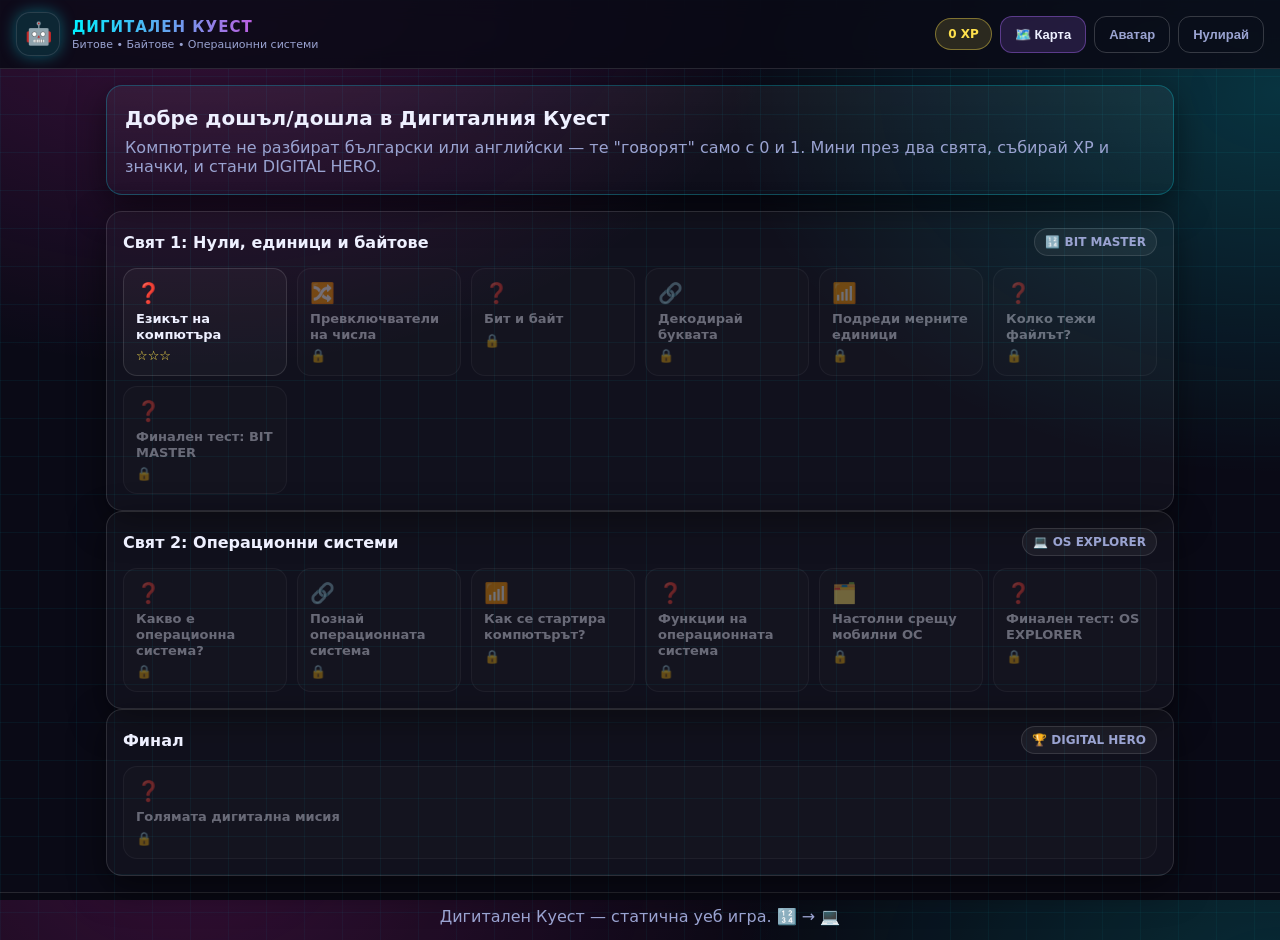
==== binary-os-quest/index.html @ df728658 "Add Digital Quest: binary code, units and OS game for 6th graders New standalone browser game (binar" ====
<!doctype html>
<html lang="bg">
<head>
  <meta charset="utf-8" />
  <meta name="viewport" content="width=device-width,initial-scale=1" />
  <title>Дигитален Куест: Битове, Байтове и ОС</title>
  <link rel="stylesheet" href="styles.css" />
</head>
<body>
  <header class="topbar">
    <div class="brand">
      <button id="topAvatar" class="top-avatar cyan">🤖</button>
      <div>
        <div class="title">ДИГИТАЛЕН КУЕСТ</div>
        <div class="subtitle">Битове • Байтове • Операционни системи</div>
      </div>
    </div>
    <div class="top-actions">
      <div id="topXp" class="xp-pill">0 XP</div>
      <button id="btnMap" class="btn secondary">🗺️ Карта</button>
      <button id="btnChangeAvatar" class="btn ghost">Аватар</button>
      <button id="btnResetProgress" class="btn ghost" title="Изтрий прогреса">Нулирай</button>
    </div>
  </header>

  <main class="app">
    <!-- Intro / avatar picker -->
    <section id="screenIntro" class="screen hidden">
      <div class="card glow">
        <h2>Избери своя аватар</h2>
        <p class="muted">Само за кеф — избери кой ще те представлява в куеста.</p>
        <div id="avatarPicker" class="avatar-grid"></div>
        <div class="action-row">
          <button id="btnStartGame" class="btn primary">🚀 Към картата</button>
        </div>
      </div>
    </section>

    <!-- Map / levels -->
    <section id="screenMap" class="screen">
      <div class="card glow intro-card">
        <h2>Добре дошъл/дошла в Дигиталния Куест</h2>
        <p class="muted">Компютрите не разбират български или английски — те "говорят" само с 0 и 1. Мини през два свята, събирай XP и значки, и стани DIGITAL HERO.</p>
      </div>
      <div id="worldsRoot"></div>
    </section>

    <!-- Level / game screen -->
    <section id="screenLevel" class="screen hidden">
      <div class="card glow">
        <div class="lvl-head">
          <div>
            <div class="lvl-world" id="lvlWorld"></div>
            <div class="lvl-title-big" id="lvlTitle"></div>
          </div>
          <button id="btnBackMap" class="btn secondary" onclick="showMap()">← Карта</button>
        </div>
        <p class="lvl-intro" id="lvlIntro"></p>
        <div id="lvlBody" class="lvl-body"></div>
        <div id="lvlFeedback" class="feedback hidden"></div>
      </div>
    </section>
  </main>

  <footer class="footer muted">
    Дигитален Куест — статична уеб игра. 🔢 → 💻
  </footer>

  <script src="content.js"></script>
  <script src="app.js"></script>
</body>
</html>
---- binary-os-quest/styles.css ----
:root{
  --bg:#0a0a16; --card:#12122a; --text:#eef0ff; --muted:#9aa3d1;
  --cyan:#00f0ff; --pink:#ff2bd6; --yellow:#ffe14d; --green:#4dffb0; --purple:#b06bff;
  --stroke:rgba(255,255,255,.12); --shadow:0 12px 34px rgba(0,0,0,.5);
  --radius:16px;
}
*{ box-sizing:border-box; }
html,body{ height:100%; }
body{
  margin:0;
  font-family: 'Segoe UI', system-ui, -apple-system, Roboto, Arial, sans-serif;
  color:var(--text);
  background:
    linear-gradient(rgba(0,240,255,.05) 1px, transparent 1px) 0 0/38px 38px,
    linear-gradient(90deg, rgba(0,240,255,.05) 1px, transparent 1px) 0 0/38px 38px,
    radial-gradient(1100px 750px at 15% -5%, rgba(255,43,214,.20), transparent 55%),
    radial-gradient(1000px 700px at 100% 10%, rgba(0,240,255,.18), transparent 55%),
    var(--bg);
  min-height:100%;
}
.hidden{ display:none !important; }
.muted{ color:var(--muted); }
.small{ font-size:12px; }

.topbar{
  position:sticky; top:0; z-index:10;
  display:flex; align-items:center; justify-content:space-between;
  gap:10px; flex-wrap:wrap;
  padding:12px 16px;
  background: rgba(10,10,22,.85);
  backdrop-filter: blur(10px);
  border-bottom: 1px solid var(--stroke);
}
.brand{ display:flex; gap:12px; align-items:center; }
.top-avatar{
  width:44px; height:44px; border-radius:14px;
  display:grid; place-items:center; font-size:22px;
  border:1px solid var(--stroke); cursor:pointer;
  background: rgba(0,240,255,.12);
  box-shadow: 0 0 16px rgba(0,240,255,.35);
}
.top-avatar.pink{ background: rgba(255,43,214,.14); box-shadow:0 0 16px rgba(255,43,214,.4); }
.top-avatar.yellow{ background: rgba(255,225,77,.16); box-shadow:0 0 16px rgba(255,225,77,.4); }
.top-avatar.green{ background: rgba(77,255,176,.14); box-shadow:0 0 16px rgba(77,255,176,.4); }
.top-avatar.purple{ background: rgba(176,107,255,.16); box-shadow:0 0 16px rgba(176,107,255,.4); }
.title{
  font-weight:900; letter-spacing:1px; font-size:15px;
  background: linear-gradient(90deg, var(--cyan), var(--pink));
  -webkit-background-clip:text; background-clip:text; color:transparent;
}
.subtitle{ font-size:11px; color:var(--muted); margin-top:2px; }
.top-actions{ display:flex; gap:8px; align-items:center; flex-wrap:wrap; }
.xp-pill{
  padding:8px 12px; border-radius:999px; font-weight:900; font-size:12px;
  background: rgba(255,225,77,.14); border:1px solid rgba(255,225,77,.4); color:var(--yellow);
}

.btn{
  border:1px solid var(--stroke);
  background: rgba(255,255,255,.05);
  color: var(--text);
  padding:10px 14px;
  border-radius: 12px;
  cursor:pointer;
  font-weight:800;
  font-size:13px;
}
.btn:hover{ background: rgba(255,255,255,.10); }
.btn.primary{
  background: linear-gradient(90deg, rgba(0,240,255,.22), rgba(255,43,214,.22));
  border-color: rgba(0,240,255,.5);
  box-shadow: 0 0 18px rgba(0,240,255,.18);
}
.btn.secondary{ background: rgba(176,107,255,.16); border-color: rgba(176,107,255,.4); }
.btn.ghost{ background: transparent; border-color: rgba(255,255,255,.18); color: var(--muted); }

.app{ padding:16px; max-width:1100px; margin:0 auto; }
.screen{ display:grid; gap:16px; }
.card{
  background: linear-gradient(180deg, rgba(255,255,255,.05), rgba(255,255,255,.02));
  border:1px solid var(--stroke);
  border-radius: var(--radius);
  box-shadow: var(--shadow);
  padding:18px;
}
.card.glow{ border-color: rgba(0,240,255,.25); }
h2{ margin:2px 0 8px; font-size:20px; }
h3{ margin:4px 0 10px; }

.intro-card p{ margin:0; }

.avatar-grid{
  display:grid; grid-template-columns: repeat(auto-fit, minmax(110px,1fr));
  gap:10px; margin-top:12px;
}
.avatar-btn{
  display:flex; flex-direction:column; align-items:center; gap:6px;
  padding:14px 8px; border-radius:14px; cursor:pointer;
  background: rgba(255,255,255,.04); border:1px solid var(--stroke); color:var(--text);
}
.avatar-btn .av-emoji{ font-size:30px; }
.avatar-btn .av-name{ font-size:12px; font-weight:800; color:var(--muted); }
.avatar-btn.selected{ border-color: var(--cyan); box-shadow: 0 0 16px rgba(0,240,255,.35); }
.avatar-btn.pink.selected{ border-color: var(--pink); box-shadow: 0 0 16px rgba(255,43,214,.35); }
.avatar-btn.yellow.selected{ border-color: var(--yellow); box-shadow: 0 0 16px rgba(255,225,77,.35); }
.avatar-btn.green.selected{ border-color: var(--green); box-shadow: 0 0 16px rgba(77,255,176,.35); }
.avatar-btn.purple.selected{ border-color: var(--purple); box-shadow: 0 0 16px rgba(176,107,255,.35); }

.world-card{
  border:1px solid var(--stroke); border-radius: var(--radius);
  padding:16px; background: rgba(255,255,255,.03); box-shadow: var(--shadow);
}
.world-card.world-done{ border-color: rgba(77,255,176,.4); }
.world-head{ display:flex; justify-content:space-between; align-items:center; flex-wrap:wrap; gap:8px; margin-bottom:12px; }
.world-name{ font-weight:900; font-size:16px; }
.world-badge{
  font-size:12px; font-weight:800; padding:6px 10px; border-radius:999px;
  background: rgba(255,255,255,.05); border:1px solid var(--stroke); color:var(--muted);
}
.world-badge.earned{ background: rgba(77,255,176,.14); border-color: rgba(77,255,176,.45); color: var(--green); }

.level-grid{
  display:grid; grid-template-columns: repeat(auto-fit, minmax(140px,1fr)); gap:10px;
}
.level-tile{
  border:1px solid var(--stroke); border-radius:14px; padding:12px;
  background: rgba(255,255,255,.03); cursor:pointer;
  display:flex; flex-direction:column; gap:6px; align-items:flex-start;
}
.level-tile:hover{ background: rgba(255,255,255,.07); border-color: rgba(0,240,255,.35); }
.level-tile.locked{ opacity:.4; cursor:not-allowed; }
.level-tile.done{ border-color: rgba(77,255,176,.35); }
.lvl-icon{ font-size:20px; }
.lvl-title{ font-weight:800; font-size:13px; line-height:1.2; }
.lvl-stars{ font-size:13px; color:var(--yellow); }

.lvl-head{ display:flex; justify-content:space-between; align-items:flex-start; gap:10px; flex-wrap:wrap; }
.lvl-world{ font-size:11px; color: var(--muted); text-transform:uppercase; letter-spacing:.5px; font-weight:800; }
.lvl-title-big{ font-weight:900; font-size:20px; margin-top:2px; }
.lvl-intro{ color: var(--muted); line-height:1.5; margin: 12px 0; }
.lvl-body{ display:grid; gap:12px; }

.action-row{ display:flex; gap:10px; flex-wrap:wrap; margin-top:6px; }

.feedback{
  margin-top:8px; padding:12px 14px; border-radius:14px; font-weight:700;
  border:1px solid var(--stroke); background: rgba(255,255,255,.03);
}
.feedback.ok{ border-color: rgba(77,255,176,.5); background: rgba(77,255,176,.10); color: var(--green); }
.feedback.bad{ border-color: rgba(255,43,214,.5); background: rgba(255,43,214,.10); color: #ff9be9; }
.feedback.info{ border-color: rgba(0,240,255,.4); background: rgba(0,240,255,.08); }

/* Quiz */
.quiz-list{ display:grid; gap:14px; }
.quiz-q{ border:1px solid var(--stroke); border-radius:14px; padding:12px; background: rgba(255,255,255,.02); }
.q-text{ font-weight:800; margin-bottom:8px; }
.q-options{ display:grid; gap:8px; }
.opt-btn{
  text-align:left; padding:10px 12px; border-radius:12px; cursor:pointer;
  border:1px solid var(--stroke); background: rgba(255,255,255,.03); color:var(--text); font-size:13px;
}
.opt-btn:hover{ background: rgba(255,255,255,.07); }
.opt-btn.picked{ border-color: var(--cyan); background: rgba(0,240,255,.10); }
.opt-btn.correct{ border-color: var(--green); background: rgba(77,255,176,.14); }
.opt-btn.wrong{ border-color: var(--pink); background: rgba(255,43,214,.14); }
.opt-btn:disabled{ cursor:default; }
.q-explain{ margin-top:8px; font-size:12px; color: var(--muted); }

/* Binary builder */
.binary-info{ display:flex; justify-content:space-between; align-items:center; flex-wrap:wrap; gap:8px; }
.target-num{ font-size:16px; }
.progress-dots{ display:flex; gap:6px; }
.dot{ width:10px; height:10px; border-radius:50%; background: rgba(255,255,255,.15); }
.dot.active{ background: var(--cyan); box-shadow:0 0 8px var(--cyan); }
.dot.done{ background: var(--green); }
.switches{ display:flex; gap:8px; flex-wrap:wrap; justify-content:center; }
.switch-btn{
  width:56px; height:74px; border-radius:12px; cursor:pointer;
  border:1px solid var(--stroke); background: rgba(255,255,255,.03); color:var(--muted);
  display:flex; flex-direction:column; align-items:center; justify-content:center; gap:6px;
  font-family: 'Consolas', monospace; font-weight:900;
}
.switch-btn.on{ border-color: var(--cyan); background: rgba(0,240,255,.14); color: var(--cyan); box-shadow: 0 0 14px rgba(0,240,255,.3); }
.sw-val{ font-size:12px; }
.sw-state{ font-size:20px; }
.binary-sum{ text-align:center; font-size:16px; font-family:'Consolas',monospace; }

/* Order */
.order-list{ display:grid; gap:8px; }
.order-row{
  display:flex; align-items:center; gap:12px; padding:10px 12px;
  border:1px solid var(--stroke); border-radius:12px; background: rgba(255,255,255,.03);
}
.order-pos{ width:24px; text-align:center; font-weight:900; color: var(--cyan); }
.order-label{ flex:1; font-weight:700; font-size:13px; }
.order-arrows{ display:flex; gap:6px; }
.arrow-btn{
  width:30px; height:30px; border-radius:8px; cursor:pointer;
  border:1px solid var(--stroke); background: rgba(255,255,255,.04); color:var(--text); font-weight:900;
}
.arrow-btn:disabled{ opacity:.3; cursor:not-allowed; }
.arrow-btn:hover:not(:disabled){ background: rgba(255,255,255,.1); }

/* Match */
.match-board{ display:grid; grid-template-columns: 1.4fr 1fr; gap:14px; }
@media (max-width:720px){ .match-board{ grid-template-columns: 1fr; } }
.match-col{ display:grid; gap:8px; align-content:start; }
.match-slot{
  border:2px dashed rgba(255,255,255,.18); border-radius:12px; padding:10px;
  background: rgba(255,255,255,.02); cursor:pointer;
}
.match-slot.filled{ border-style:solid; border-color: rgba(0,240,255,.4); background: rgba(0,240,255,.06); }
.slot-left{ font-size:13px; color: var(--muted); font-family:'Consolas',monospace; }
.slot-right{ font-weight:800; margin-top:4px; }
.match-token{
  padding:10px 12px; border-radius:12px; cursor:pointer; font-weight:800;
  border:1px solid var(--stroke); background: rgba(255,255,255,.04);
}
.match-token:hover{ background: rgba(255,255,255,.09); }
.match-token.selected{ border-color: var(--pink); background: rgba(255,43,214,.14); box-shadow: 0 0 12px rgba(255,43,214,.3); }
.match-token.used{ opacity:.25; cursor:default; }

/* Sort2 */
.sort2-pool{ display:flex; flex-wrap:wrap; gap:8px; min-height:44px; }
.sort2-chip{
  padding:8px 12px; border-radius:999px; font-weight:800; font-size:13px; cursor:pointer;
  border:1px solid var(--stroke); background: rgba(255,255,255,.05);
}
.sort2-chip:hover{ background: rgba(255,255,255,.1); }
.sort2-chip.selected{ border-color: var(--pink); background: rgba(255,43,214,.16); box-shadow: 0 0 10px rgba(255,43,214,.3); }
.sort2-chip.placed{ cursor:default; }
.sort2-boxes{ display:grid; grid-template-columns: 1fr 1fr; gap:12px; margin-top:12px; }
@media (max-width:640px){ .sort2-boxes{ grid-template-columns: 1fr; } }
.sort2-box{
  border:2px dashed rgba(255,255,255,.18); border-radius:14px; padding:10px; min-height:100px; cursor:pointer;
  background: rgba(255,255,255,.02);
}
.sort2-box-head{ font-weight:900; margin-bottom:8px; }
.sort2-box-body{ display:flex; flex-wrap:wrap; gap:6px; }

.footer{ padding:14px; text-align:center; border-top:1px solid var(--stroke); background: rgba(0,0,0,.15); }
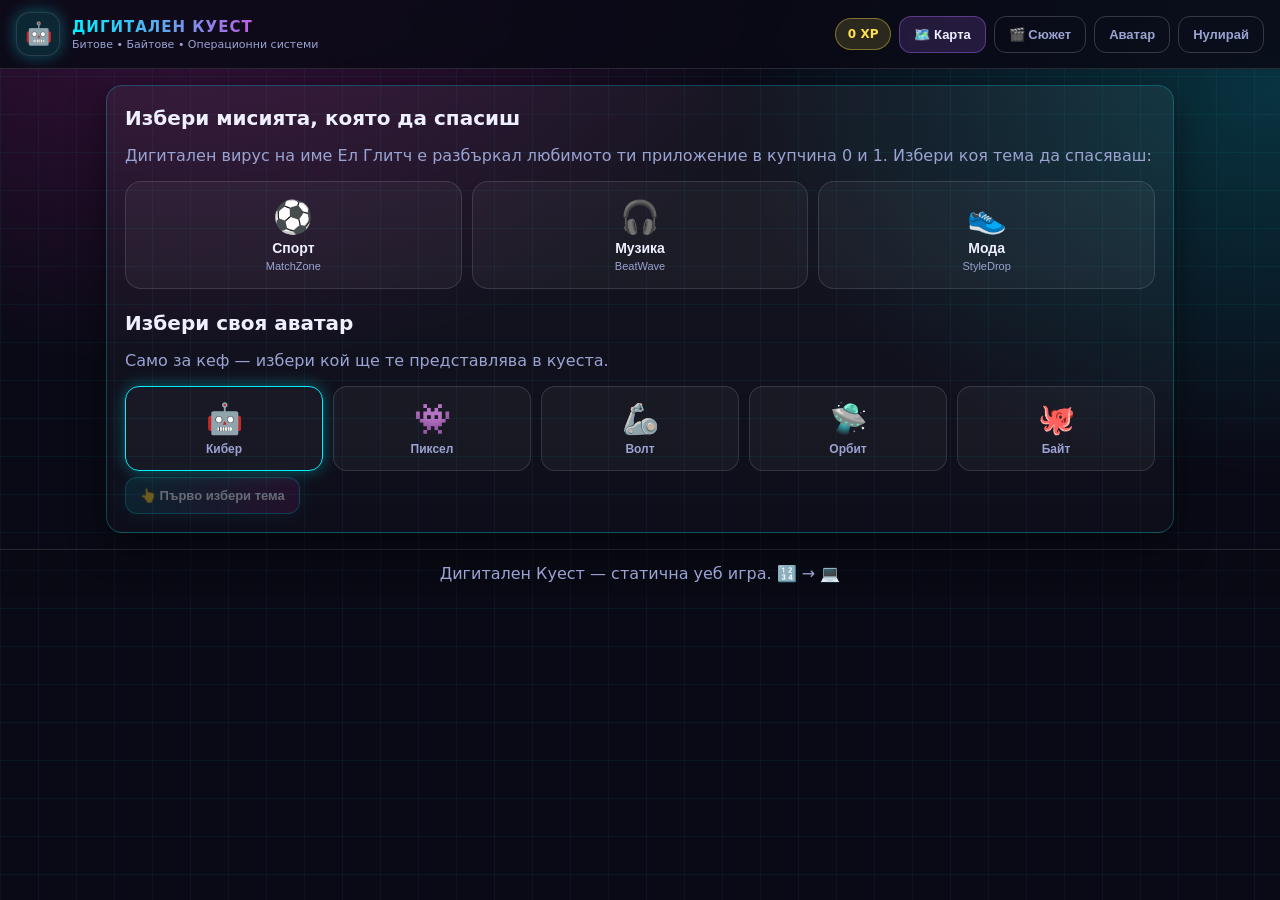
==== commit 9e43419e: "Add storyline to Digital Quest: theme picker + villain/mentor plot Adds a real story layer so the ga" ====
--- a/binary-os-quest/index.html
+++ b/binary-os-quest/index.html
@@ -18,20 +18,37 @@
     <div class="top-actions">
       <div id="topXp" class="xp-pill">0 XP</div>
       <button id="btnMap" class="btn secondary">🗺️ Карта</button>
+      <button id="btnChangeTheme" class="btn ghost">🎬 Сюжет</button>
       <button id="btnChangeAvatar" class="btn ghost">Аватар</button>
       <button id="btnResetProgress" class="btn ghost" title="Изтрий прогреса">Нулирай</button>
     </div>
   </header>
 
   <main class="app">
-    <!-- Intro / avatar picker -->
+    <!-- Intro / theme + avatar picker -->
     <section id="screenIntro" class="screen hidden">
       <div class="card glow">
-        <h2>Избери своя аватар</h2>
+        <h2>Избери мисията, която да спасиш</h2>
+        <p class="muted">Дигитален вирус на име Ел Глитч е разбъркал любимото ти приложение в купчина 0 и 1. Избери коя тема да спасяваш:</p>
+        <div id="themePicker" class="theme-grid"></div>
+
+        <h2 class="section-gap">Избери своя аватар</h2>
         <p class="muted">Само за кеф — избери кой ще те представлява в куеста.</p>
         <div id="avatarPicker" class="avatar-grid"></div>
+
         <div class="action-row">
-          <button id="btnStartGame" class="btn primary">🚀 Към картата</button>
+          <button id="btnStartGame" class="btn primary">🚀 Старт на мисията</button>
+        </div>
+      </div>
+    </section>
+
+    <!-- Story cutscene -->
+    <section id="screenStory" class="screen hidden">
+      <div class="card glow story-card" id="storyCard">
+        <div class="story-chars" id="storyChars">🤖 👾</div>
+        <div class="story-text" id="storyText"></div>
+        <div class="action-row">
+          <button id="btnStoryContinue" class="btn primary">Продължи ▶</button>
         </div>
       </div>
     </section>
@@ -39,8 +56,8 @@
     <!-- Map / levels -->
     <section id="screenMap" class="screen">
       <div class="card glow intro-card">
-        <h2>Добре дошъл/дошла в Дигиталния Куест</h2>
-        <p class="muted">Компютрите не разбират български или английски — те "говорят" само с 0 и 1. Мини през два свята, събирай XP и значки, и стани DIGITAL HERO.</p>
+        <h2 id="mapHeading">Добре дошъл/дошла в Дигиталния Куест</h2>
+        <p class="muted" id="mapSubtext">Компютрите не разбират български или английски — те "говорят" само с 0 и 1. Мини през два свята, събирай XP и значки, и стани DIGITAL HERO.</p>
       </div>
       <div id="worldsRoot"></div>
     </section>
@@ -55,6 +72,7 @@
           </div>
           <button id="btnBackMap" class="btn secondary" onclick="showMap()">← Карта</button>
         </div>
+        <div id="lvlMission" class="mission-bubble"></div>
         <p class="lvl-intro" id="lvlIntro"></p>
         <div id="lvlBody" class="lvl-body"></div>
         <div id="lvlFeedback" class="feedback hidden"></div>
--- a/binary-os-quest/styles.css
+++ b/binary-os-quest/styles.css
@@ -89,6 +89,34 @@
 
 .intro-card p{ margin:0; }
 
+.section-gap{ margin-top:22px; }
+
+.theme-grid{
+  display:grid; grid-template-columns: repeat(auto-fit, minmax(150px,1fr));
+  gap:10px; margin-top:12px;
+}
+.theme-btn{
+  display:flex; flex-direction:column; align-items:center; gap:4px;
+  padding:16px 10px; border-radius:16px; cursor:pointer;
+  background: rgba(255,255,255,.04); border:1px solid var(--stroke); color:var(--text);
+}
+.theme-btn .th-emoji{ font-size:32px; }
+.theme-btn .th-name{ font-weight:900; font-size:14px; }
+.theme-btn .th-app{ font-size:11px; color:var(--muted); }
+.theme-btn.selected{ border-color: var(--pink); box-shadow: 0 0 18px rgba(255,43,214,.35); background: rgba(255,43,214,.08); }
+.btn:disabled{ opacity:.4; cursor:not-allowed; }
+.btn:disabled:hover{ background: rgba(255,255,255,.05); }
+
+.mission-bubble{
+  margin-top:10px; padding:10px 14px; border-radius:14px;
+  border:1px solid rgba(0,240,255,.3); background: rgba(0,240,255,.06);
+  font-size:13px; line-height:1.5;
+}
+
+.story-card{ text-align:center; max-width:640px; margin:0 auto; }
+.story-chars{ font-size:44px; margin-bottom:10px; }
+.story-text{ font-size:15px; line-height:1.7; text-align:left; }
+
 .avatar-grid{
   display:grid; grid-template-columns: repeat(auto-fit, minmax(110px,1fr));
   gap:10px; margin-top:12px;
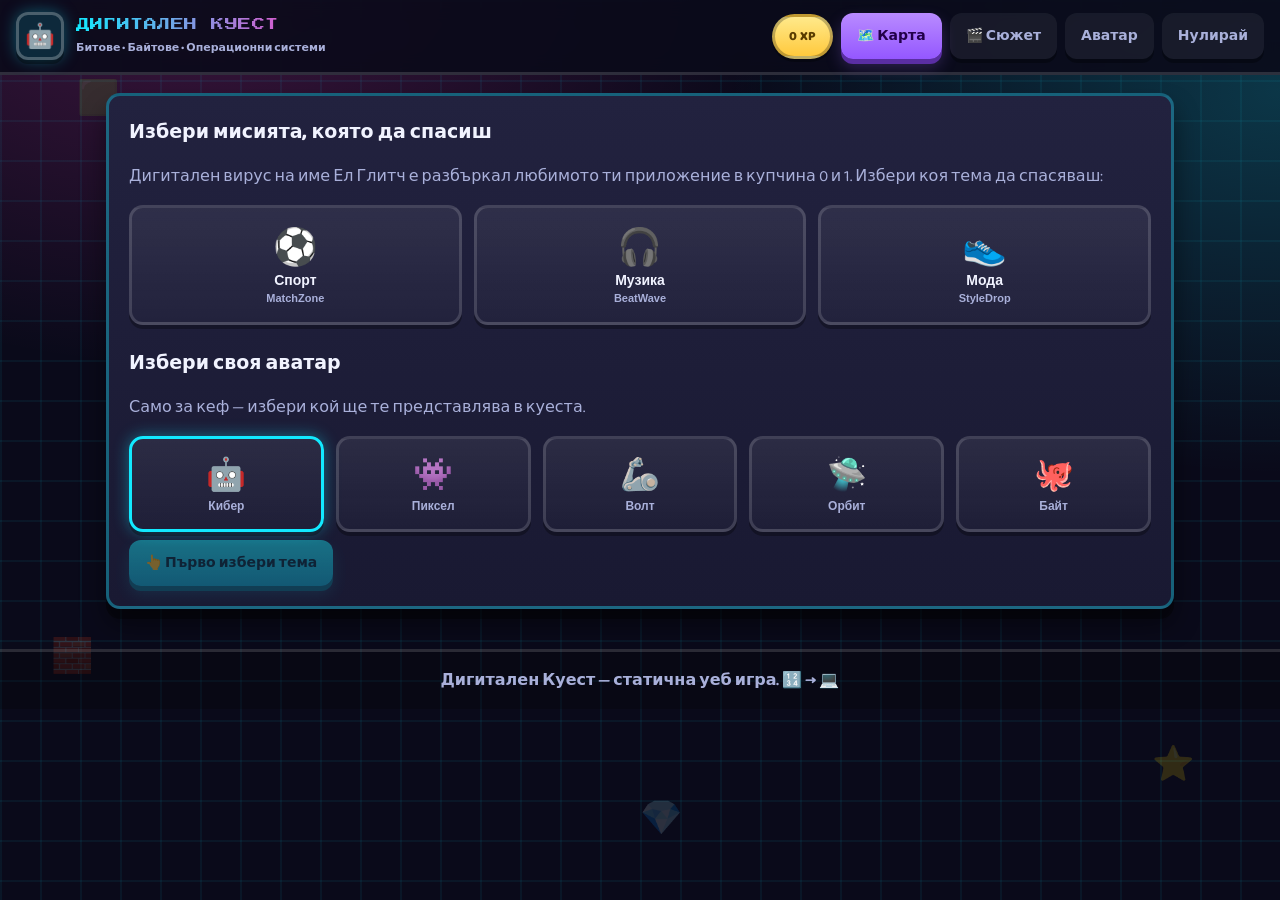
==== commit ea7d8601: "Give Digital Quest a chunkier gamer look (Roblox/Minecraft-inspired) Reskins the UI to feel like an " ====
--- a/binary-os-quest/index.html
+++ b/binary-os-quest/index.html
@@ -4,9 +4,16 @@
   <meta charset="utf-8" />
   <meta name="viewport" content="width=device-width,initial-scale=1" />
   <title>Дигитален Куест: Битове, Байтове и ОС</title>
+  <link rel="preconnect" href="https://fonts.googleapis.com">
+  <link rel="preconnect" href="https://fonts.gstatic.com" crossorigin>
+  <link href="https://fonts.googleapis.com/css2?family=Press+Start+2P&family=Baloo+2:wght@500;700;800&display=swap" rel="stylesheet">
   <link rel="stylesheet" href="styles.css" />
 </head>
 <body>
+  <div class="bg-blocks" aria-hidden="true">
+    <span>🟩</span><span>🧱</span><span>🟦</span><span>⭐</span><span>🟪</span><span>🍄</span><span>🟨</span><span>💎</span>
+  </div>
+
   <header class="topbar">
     <div class="brand">
       <button id="topAvatar" class="top-avatar cyan">🤖</button>
--- a/binary-os-quest/styles.css
+++ b/binary-os-quest/styles.css
@@ -1,269 +1,352 @@
 :root{
-  --bg:#0a0a16; --card:#12122a; --text:#eef0ff; --muted:#9aa3d1;
-  --cyan:#00f0ff; --pink:#ff2bd6; --yellow:#ffe14d; --green:#4dffb0; --purple:#b06bff;
-  --stroke:rgba(255,255,255,.12); --shadow:0 12px 34px rgba(0,0,0,.5);
-  --radius:16px;
+  --bg:#0a0a1a; --panel:#1b1b34; --text:#f1f3ff; --muted:#a9b0da;
+  --cyan:#12e9ff; --pink:#ff3ec4; --yellow:#ffd93d; --green:#3dffa2; --purple:#a86bff; --orange:#ff9a3d;
+  --stroke:rgba(255,255,255,.14); --shadow:0 10px 0 rgba(0,0,0,.35), 0 16px 26px rgba(0,0,0,.45);
+  --radius:14px;
+  --font-display: 'Press Start 2P', 'Baloo 2', system-ui, sans-serif;
+  --font-body: 'Baloo 2', 'Segoe UI', system-ui, -apple-system, Roboto, Arial, sans-serif;
 }
 *{ box-sizing:border-box; }
 html,body{ height:100%; }
 body{
   margin:0;
-  font-family: 'Segoe UI', system-ui, -apple-system, Roboto, Arial, sans-serif;
+  font-family: var(--font-body);
   color:var(--text);
   background:
-    linear-gradient(rgba(0,240,255,.05) 1px, transparent 1px) 0 0/38px 38px,
-    linear-gradient(90deg, rgba(0,240,255,.05) 1px, transparent 1px) 0 0/38px 38px,
-    radial-gradient(1100px 750px at 15% -5%, rgba(255,43,214,.20), transparent 55%),
-    radial-gradient(1000px 700px at 100% 10%, rgba(0,240,255,.18), transparent 55%),
+    linear-gradient(rgba(18,233,255,.06) 2px, transparent 2px) 0 0/40px 40px,
+    linear-gradient(90deg, rgba(18,233,255,.06) 2px, transparent 2px) 0 0/40px 40px,
+    radial-gradient(1100px 750px at 15% -5%, rgba(255,62,196,.22), transparent 55%),
+    radial-gradient(1000px 700px at 100% 10%, rgba(18,233,255,.20), transparent 55%),
     var(--bg);
   min-height:100%;
+  position:relative;
 }
 .hidden{ display:none !important; }
 .muted{ color:var(--muted); }
 .small{ font-size:12px; }
+
+/* Floating decorative blocks */
+.bg-blocks{
+  position:fixed; inset:0; z-index:0; overflow:hidden; pointer-events:none;
+}
+.bg-blocks span{
+  position:absolute; font-size:34px; opacity:.16; filter:saturate(1.3);
+  animation: floatBlock 14s ease-in-out infinite;
+}
+.bg-blocks span:nth-child(1){ top:8%; left:6%; animation-duration:16s; }
+.bg-blocks span:nth-child(2){ top:70%; left:4%; animation-duration:12s; animation-delay:-2s; }
+.bg-blocks span:nth-child(3){ top:20%; left:88%; animation-duration:15s; animation-delay:-4s; }
+.bg-blocks span:nth-child(4){ top:82%; left:90%; animation-duration:11s; animation-delay:-1s; }
+.bg-blocks span:nth-child(5){ top:45%; left:12%; animation-duration:18s; animation-delay:-6s; }
+.bg-blocks span:nth-child(6){ top:55%; left:80%; animation-duration:13s; animation-delay:-3s; }
+.bg-blocks span:nth-child(7){ top:12%; left:45%; animation-duration:17s; animation-delay:-8s; }
+.bg-blocks span:nth-child(8){ top:88%; left:50%; animation-duration:10s; animation-delay:-5s; }
+@keyframes floatBlock{
+  0%,100%{ transform: translateY(0) rotate(0deg); }
+  50%{ transform: translateY(-26px) rotate(8deg); }
+}
+@media (max-width:720px){ .bg-blocks span{ font-size:24px; } }
+
+.topbar, .app, .footer{ position:relative; z-index:1; }
 
 .topbar{
   position:sticky; top:0; z-index:10;
   display:flex; align-items:center; justify-content:space-between;
   gap:10px; flex-wrap:wrap;
   padding:12px 16px;
-  background: rgba(10,10,22,.85);
+  background: rgba(10,10,26,.9);
   backdrop-filter: blur(10px);
-  border-bottom: 1px solid var(--stroke);
+  border-bottom: 3px solid var(--stroke);
 }
 .brand{ display:flex; gap:12px; align-items:center; }
 .top-avatar{
-  width:44px; height:44px; border-radius:14px;
-  display:grid; place-items:center; font-size:22px;
-  border:1px solid var(--stroke); cursor:pointer;
-  background: rgba(0,240,255,.12);
-  box-shadow: 0 0 16px rgba(0,240,255,.35);
-}
-.top-avatar.pink{ background: rgba(255,43,214,.14); box-shadow:0 0 16px rgba(255,43,214,.4); }
-.top-avatar.yellow{ background: rgba(255,225,77,.16); box-shadow:0 0 16px rgba(255,225,77,.4); }
-.top-avatar.green{ background: rgba(77,255,176,.14); box-shadow:0 0 16px rgba(77,255,176,.4); }
-.top-avatar.purple{ background: rgba(176,107,255,.16); box-shadow:0 0 16px rgba(176,107,255,.4); }
+  width:48px; height:48px; border-radius:12px;
+  display:grid; place-items:center; font-size:24px;
+  border:3px solid rgba(255,255,255,.25); cursor:pointer;
+  background: rgba(18,233,255,.14);
+  box-shadow: 0 4px 0 rgba(0,0,0,.35), 0 0 16px rgba(18,233,255,.35);
+}
+.top-avatar.pink{ background: rgba(255,62,196,.16); box-shadow:0 4px 0 rgba(0,0,0,.35), 0 0 16px rgba(255,62,196,.4); }
+.top-avatar.yellow{ background: rgba(255,217,61,.18); box-shadow:0 4px 0 rgba(0,0,0,.35), 0 0 16px rgba(255,217,61,.4); }
+.top-avatar.green{ background: rgba(61,255,162,.16); box-shadow:0 4px 0 rgba(0,0,0,.35), 0 0 16px rgba(61,255,162,.4); }
+.top-avatar.purple{ background: rgba(168,107,255,.18); box-shadow:0 4px 0 rgba(0,0,0,.35), 0 0 16px rgba(168,107,255,.4); }
 .title{
-  font-weight:900; letter-spacing:1px; font-size:15px;
+  font-family: var(--font-display);
+  font-weight:400; letter-spacing:.5px; font-size:13px; line-height:1.6;
   background: linear-gradient(90deg, var(--cyan), var(--pink));
   -webkit-background-clip:text; background-clip:text; color:transparent;
 }
-.subtitle{ font-size:11px; color:var(--muted); margin-top:2px; }
+.subtitle{ font-size:11px; color:var(--muted); margin-top:4px; font-weight:700; }
 .top-actions{ display:flex; gap:8px; align-items:center; flex-wrap:wrap; }
 .xp-pill{
-  padding:8px 12px; border-radius:999px; font-weight:900; font-size:12px;
-  background: rgba(255,225,77,.14); border:1px solid rgba(255,225,77,.4); color:var(--yellow);
-}
-
+  padding:9px 14px; border-radius:999px; font-weight:800; font-size:13px;
+  background: linear-gradient(180deg, #ffe98a, #ffc93d);
+  border:3px solid rgba(0,0,0,.25); color:#5a3d00;
+  box-shadow: 0 3px 0 rgba(0,0,0,.3);
+}
+.xp-pill.bump{ animation: xpBump .4s ease; }
+@keyframes xpBump{
+  0%{ transform:scale(1); }
+  40%{ transform:scale(1.25) rotate(-4deg); }
+  100%{ transform:scale(1); }
+}
+
+/* ---- Chunky 3D buttons ---- */
 .btn{
-  border:1px solid var(--stroke);
-  background: rgba(255,255,255,.05);
+  border: none;
+  background: #33334f;
   color: var(--text);
-  padding:10px 14px;
+  padding:12px 16px;
   border-radius: 12px;
   cursor:pointer;
   font-weight:800;
-  font-size:13px;
-}
-.btn:hover{ background: rgba(255,255,255,.10); }
+  font-size:14px;
+  font-family: var(--font-body);
+  box-shadow: 0 5px 0 #17172a, 0 8px 16px rgba(0,0,0,.4);
+  transform: translateY(0);
+  transition: transform .08s ease, box-shadow .08s ease, filter .1s ease;
+}
+.btn:hover{ filter:brightness(1.12); }
+.btn:active{ transform: translateY(4px); box-shadow: 0 1px 0 #17172a, 0 2px 6px rgba(0,0,0,.4); }
 .btn.primary{
-  background: linear-gradient(90deg, rgba(0,240,255,.22), rgba(255,43,214,.22));
-  border-color: rgba(0,240,255,.5);
-  box-shadow: 0 0 18px rgba(0,240,255,.18);
-}
-.btn.secondary{ background: rgba(176,107,255,.16); border-color: rgba(176,107,255,.4); }
-.btn.ghost{ background: transparent; border-color: rgba(255,255,255,.18); color: var(--muted); }
-
-.app{ padding:16px; max-width:1100px; margin:0 auto; }
+  background: linear-gradient(180deg, #17f2ff, #0ab8d6);
+  color:#00323b;
+  box-shadow: 0 5px 0 #067486, 0 8px 16px rgba(18,233,255,.25);
+}
+.btn.primary:active{ box-shadow: 0 1px 0 #067486, 0 2px 6px rgba(18,233,255,.25); }
+.btn.secondary{
+  background: linear-gradient(180deg, #b98bff, #9457ff);
+  color:#22004a;
+  box-shadow: 0 5px 0 #5a2ea3, 0 8px 16px rgba(168,107,255,.25);
+}
+.btn.secondary:active{ box-shadow: 0 1px 0 #5a2ea3, 0 8px 16px rgba(168,107,255,.15); }
+.btn.ghost{
+  background: rgba(255,255,255,.06); color: var(--muted);
+  box-shadow: 0 4px 0 rgba(0,0,0,.3);
+}
+.btn:disabled{ opacity:.4; cursor:not-allowed; filter:none; transform:none !important; }
+
+.app{ padding:18px 16px 40px; max-width:1100px; margin:0 auto; }
 .screen{ display:grid; gap:16px; }
 .card{
-  background: linear-gradient(180deg, rgba(255,255,255,.05), rgba(255,255,255,.02));
-  border:1px solid var(--stroke);
+  background: linear-gradient(180deg, #22223f, #191932);
+  border:3px solid var(--stroke);
   border-radius: var(--radius);
   box-shadow: var(--shadow);
-  padding:18px;
-}
-.card.glow{ border-color: rgba(0,240,255,.25); }
-h2{ margin:2px 0 8px; font-size:20px; }
+  padding:20px;
+}
+.card.glow{ border-color: rgba(18,233,255,.35); }
+h2{ margin:2px 0 10px; font-size:19px; font-weight:800; }
 h3{ margin:4px 0 10px; }
 
 .intro-card p{ margin:0; }
 
-.section-gap{ margin-top:22px; }
+.section-gap{ margin-top:24px; }
 
 .theme-grid{
   display:grid; grid-template-columns: repeat(auto-fit, minmax(150px,1fr));
-  gap:10px; margin-top:12px;
+  gap:12px; margin-top:12px;
 }
 .theme-btn{
   display:flex; flex-direction:column; align-items:center; gap:4px;
-  padding:16px 10px; border-radius:16px; cursor:pointer;
-  background: rgba(255,255,255,.04); border:1px solid var(--stroke); color:var(--text);
-}
-.theme-btn .th-emoji{ font-size:32px; }
-.theme-btn .th-name{ font-weight:900; font-size:14px; }
-.theme-btn .th-app{ font-size:11px; color:var(--muted); }
-.theme-btn.selected{ border-color: var(--pink); box-shadow: 0 0 18px rgba(255,43,214,.35); background: rgba(255,43,214,.08); }
-.btn:disabled{ opacity:.4; cursor:not-allowed; }
-.btn:disabled:hover{ background: rgba(255,255,255,.05); }
+  padding:18px 10px; border-radius:14px; cursor:pointer;
+  background: linear-gradient(180deg, rgba(255,255,255,.07), rgba(255,255,255,.02));
+  border:3px solid var(--stroke); color:var(--text);
+  box-shadow: 0 4px 0 rgba(0,0,0,.3);
+  transition: transform .1s ease;
+}
+.theme-btn:hover{ transform: translateY(-3px); }
+.theme-btn .th-emoji{ font-size:36px; }
+.theme-btn .th-name{ font-weight:800; font-size:14px; }
+.theme-btn .th-app{ font-size:11px; color:var(--muted); font-weight:700; }
+.theme-btn.selected{ border-color: var(--pink); box-shadow: 0 4px 0 rgba(0,0,0,.3), 0 0 18px rgba(255,62,196,.45); background: linear-gradient(180deg, rgba(255,62,196,.18), rgba(255,62,196,.04)); }
+.btn:disabled:hover{ filter:none; }
 
 .mission-bubble{
-  margin-top:10px; padding:10px 14px; border-radius:14px;
-  border:1px solid rgba(0,240,255,.3); background: rgba(0,240,255,.06);
-  font-size:13px; line-height:1.5;
+  margin-top:12px; padding:12px 16px; border-radius:14px;
+  border:3px solid rgba(18,233,255,.35); background: rgba(18,233,255,.08);
+  font-size:13px; line-height:1.6; font-weight:600;
+  position:relative;
 }
 
 .story-card{ text-align:center; max-width:640px; margin:0 auto; }
-.story-chars{ font-size:44px; margin-bottom:10px; }
-.story-text{ font-size:15px; line-height:1.7; text-align:left; }
+.story-chars{ font-size:48px; margin-bottom:10px; animation: floatBlock 4s ease-in-out infinite; }
+.story-text{ font-size:15px; line-height:1.8; text-align:left; font-weight:600; }
 
 .avatar-grid{
   display:grid; grid-template-columns: repeat(auto-fit, minmax(110px,1fr));
-  gap:10px; margin-top:12px;
+  gap:12px; margin-top:12px;
 }
 .avatar-btn{
   display:flex; flex-direction:column; align-items:center; gap:6px;
-  padding:14px 8px; border-radius:14px; cursor:pointer;
-  background: rgba(255,255,255,.04); border:1px solid var(--stroke); color:var(--text);
-}
-.avatar-btn .av-emoji{ font-size:30px; }
+  padding:16px 8px; border-radius:14px; cursor:pointer;
+  background: linear-gradient(180deg, rgba(255,255,255,.07), rgba(255,255,255,.02));
+  border:3px solid var(--stroke); color:var(--text);
+  box-shadow: 0 4px 0 rgba(0,0,0,.3);
+  transition: transform .1s ease;
+}
+.avatar-btn:hover{ transform: translateY(-3px); }
+.avatar-btn .av-emoji{ font-size:32px; }
 .avatar-btn .av-name{ font-size:12px; font-weight:800; color:var(--muted); }
-.avatar-btn.selected{ border-color: var(--cyan); box-shadow: 0 0 16px rgba(0,240,255,.35); }
-.avatar-btn.pink.selected{ border-color: var(--pink); box-shadow: 0 0 16px rgba(255,43,214,.35); }
-.avatar-btn.yellow.selected{ border-color: var(--yellow); box-shadow: 0 0 16px rgba(255,225,77,.35); }
-.avatar-btn.green.selected{ border-color: var(--green); box-shadow: 0 0 16px rgba(77,255,176,.35); }
-.avatar-btn.purple.selected{ border-color: var(--purple); box-shadow: 0 0 16px rgba(176,107,255,.35); }
+.avatar-btn.selected{ border-color: var(--cyan); box-shadow: 0 4px 0 rgba(0,0,0,.3), 0 0 16px rgba(18,233,255,.4); }
+.avatar-btn.pink.selected{ border-color: var(--pink); box-shadow: 0 4px 0 rgba(0,0,0,.3), 0 0 16px rgba(255,62,196,.4); }
+.avatar-btn.yellow.selected{ border-color: var(--yellow); box-shadow: 0 4px 0 rgba(0,0,0,.3), 0 0 16px rgba(255,217,61,.4); }
+.avatar-btn.green.selected{ border-color: var(--green); box-shadow: 0 4px 0 rgba(0,0,0,.3), 0 0 16px rgba(61,255,162,.4); }
+.avatar-btn.purple.selected{ border-color: var(--purple); box-shadow: 0 4px 0 rgba(0,0,0,.3), 0 0 16px rgba(168,107,255,.4); }
 
 .world-card{
-  border:1px solid var(--stroke); border-radius: var(--radius);
-  padding:16px; background: rgba(255,255,255,.03); box-shadow: var(--shadow);
-}
-.world-card.world-done{ border-color: rgba(77,255,176,.4); }
-.world-head{ display:flex; justify-content:space-between; align-items:center; flex-wrap:wrap; gap:8px; margin-bottom:12px; }
-.world-name{ font-weight:900; font-size:16px; }
+  border:3px solid var(--stroke); border-radius: var(--radius);
+  padding:18px; background: linear-gradient(180deg, #22223f, #191932); box-shadow: var(--shadow);
+}
+.world-card.world-done{ border-color: rgba(61,255,162,.5); }
+.world-head{ display:flex; justify-content:space-between; align-items:center; flex-wrap:wrap; gap:8px; margin-bottom:14px; }
+.world-name{ font-weight:800; font-size:16px; }
 .world-badge{
-  font-size:12px; font-weight:800; padding:6px 10px; border-radius:999px;
-  background: rgba(255,255,255,.05); border:1px solid var(--stroke); color:var(--muted);
-}
-.world-badge.earned{ background: rgba(77,255,176,.14); border-color: rgba(77,255,176,.45); color: var(--green); }
+  font-size:12px; font-weight:800; padding:7px 12px; border-radius:999px;
+  background: rgba(255,255,255,.06); border:2px solid var(--stroke); color:var(--muted);
+}
+.world-badge.earned{
+  background: linear-gradient(90deg, #ffe98a, #ffb93d, #ffe98a);
+  background-size:200% 100%;
+  border-color: rgba(0,0,0,.25); color:#5a3d00;
+  animation: shine 2.5s linear infinite;
+  box-shadow: 0 3px 0 rgba(0,0,0,.25);
+}
+@keyframes shine{ 0%{ background-position:0% 0; } 100%{ background-position:200% 0; } }
 
 .level-grid{
-  display:grid; grid-template-columns: repeat(auto-fit, minmax(140px,1fr)); gap:10px;
+  display:grid; grid-template-columns: repeat(auto-fit, minmax(140px,1fr)); gap:12px;
 }
 .level-tile{
-  border:1px solid var(--stroke); border-radius:14px; padding:12px;
-  background: rgba(255,255,255,.03); cursor:pointer;
+  border:3px solid var(--stroke); border-radius:14px; padding:14px;
+  background: linear-gradient(180deg, rgba(255,255,255,.06), rgba(255,255,255,.015));
+  cursor:pointer;
   display:flex; flex-direction:column; gap:6px; align-items:flex-start;
-}
-.level-tile:hover{ background: rgba(255,255,255,.07); border-color: rgba(0,240,255,.35); }
+  box-shadow: 0 4px 0 rgba(0,0,0,.3);
+  transition: transform .1s ease, border-color .1s ease;
+}
+.level-tile:hover{ transform: translateY(-4px); border-color: rgba(18,233,255,.45); }
+.level-tile:active{ transform: translateY(1px); }
 .level-tile.locked{ opacity:.4; cursor:not-allowed; }
-.level-tile.done{ border-color: rgba(77,255,176,.35); }
-.lvl-icon{ font-size:20px; }
-.lvl-title{ font-weight:800; font-size:13px; line-height:1.2; }
-.lvl-stars{ font-size:13px; color:var(--yellow); }
+.level-tile.locked:hover{ transform:none; }
+.level-tile.done{ border-color: rgba(61,255,162,.5); }
+.lvl-icon{ font-size:24px; }
+.lvl-title{ font-weight:700; font-size:13px; line-height:1.3; }
+.lvl-stars{ font-size:14px; color:var(--yellow); }
 
 .lvl-head{ display:flex; justify-content:space-between; align-items:flex-start; gap:10px; flex-wrap:wrap; }
 .lvl-world{ font-size:11px; color: var(--muted); text-transform:uppercase; letter-spacing:.5px; font-weight:800; }
-.lvl-title-big{ font-weight:900; font-size:20px; margin-top:2px; }
-.lvl-intro{ color: var(--muted); line-height:1.5; margin: 12px 0; }
+.lvl-title-big{ font-family: var(--font-display); font-weight:400; font-size:14px; line-height:1.7; margin-top:6px; }
+.lvl-intro{ color: var(--muted); line-height:1.6; margin: 14px 0; font-weight:600; }
 .lvl-body{ display:grid; gap:12px; }
 
-.action-row{ display:flex; gap:10px; flex-wrap:wrap; margin-top:6px; }
+.action-row{ display:flex; gap:10px; flex-wrap:wrap; margin-top:8px; }
 
 .feedback{
-  margin-top:8px; padding:12px 14px; border-radius:14px; font-weight:700;
-  border:1px solid var(--stroke); background: rgba(255,255,255,.03);
-}
-.feedback.ok{ border-color: rgba(77,255,176,.5); background: rgba(77,255,176,.10); color: var(--green); }
-.feedback.bad{ border-color: rgba(255,43,214,.5); background: rgba(255,43,214,.10); color: #ff9be9; }
-.feedback.info{ border-color: rgba(0,240,255,.4); background: rgba(0,240,255,.08); }
+  margin-top:10px; padding:14px 16px; border-radius:14px; font-weight:700;
+  border:3px solid var(--stroke); background: rgba(255,255,255,.03);
+}
+.feedback.ok{ border-color: rgba(61,255,162,.55); background: rgba(61,255,162,.10); color: var(--green); }
+.feedback.bad{ border-color: rgba(255,62,196,.55); background: rgba(255,62,196,.10); color: #ff9be9; }
+.feedback.info{ border-color: rgba(18,233,255,.45); background: rgba(18,233,255,.08); }
 
 /* Quiz */
 .quiz-list{ display:grid; gap:14px; }
-.quiz-q{ border:1px solid var(--stroke); border-radius:14px; padding:12px; background: rgba(255,255,255,.02); }
-.q-text{ font-weight:800; margin-bottom:8px; }
+.quiz-q{ border:3px solid var(--stroke); border-radius:14px; padding:14px; background: rgba(255,255,255,.02); }
+.q-text{ font-weight:800; margin-bottom:10px; }
 .q-options{ display:grid; gap:8px; }
 .opt-btn{
-  text-align:left; padding:10px 12px; border-radius:12px; cursor:pointer;
-  border:1px solid var(--stroke); background: rgba(255,255,255,.03); color:var(--text); font-size:13px;
-}
-.opt-btn:hover{ background: rgba(255,255,255,.07); }
-.opt-btn.picked{ border-color: var(--cyan); background: rgba(0,240,255,.10); }
-.opt-btn.correct{ border-color: var(--green); background: rgba(77,255,176,.14); }
-.opt-btn.wrong{ border-color: var(--pink); background: rgba(255,43,214,.14); }
+  text-align:left; padding:11px 14px; border-radius:12px; cursor:pointer;
+  border:3px solid var(--stroke); background: rgba(255,255,255,.03); color:var(--text); font-size:13px;
+  font-family: var(--font-body); font-weight:600;
+  box-shadow: 0 3px 0 rgba(0,0,0,.25);
+  transition: transform .08s ease;
+}
+.opt-btn:hover:not(:disabled){ transform: translateY(-2px); background: rgba(255,255,255,.07); }
+.opt-btn.picked{ border-color: var(--cyan); background: rgba(18,233,255,.12); }
+.opt-btn.correct{ border-color: var(--green); background: rgba(61,255,162,.16); }
+.opt-btn.wrong{ border-color: var(--pink); background: rgba(255,62,196,.16); }
 .opt-btn:disabled{ cursor:default; }
-.q-explain{ margin-top:8px; font-size:12px; color: var(--muted); }
+.q-explain{ margin-top:10px; font-size:12px; color: var(--muted); font-weight:600; }
 
 /* Binary builder */
 .binary-info{ display:flex; justify-content:space-between; align-items:center; flex-wrap:wrap; gap:8px; }
-.target-num{ font-size:16px; }
+.target-num{ font-size:16px; font-weight:700; }
 .progress-dots{ display:flex; gap:6px; }
-.dot{ width:10px; height:10px; border-radius:50%; background: rgba(255,255,255,.15); }
+.dot{ width:12px; height:12px; border-radius:4px; background: rgba(255,255,255,.15); border:2px solid rgba(0,0,0,.2); }
 .dot.active{ background: var(--cyan); box-shadow:0 0 8px var(--cyan); }
 .dot.done{ background: var(--green); }
 .switches{ display:flex; gap:8px; flex-wrap:wrap; justify-content:center; }
 .switch-btn{
-  width:56px; height:74px; border-radius:12px; cursor:pointer;
-  border:1px solid var(--stroke); background: rgba(255,255,255,.03); color:var(--muted);
+  width:58px; height:78px; border-radius:12px; cursor:pointer;
+  border:3px solid var(--stroke); background: rgba(255,255,255,.03); color:var(--muted);
   display:flex; flex-direction:column; align-items:center; justify-content:center; gap:6px;
   font-family: 'Consolas', monospace; font-weight:900;
-}
-.switch-btn.on{ border-color: var(--cyan); background: rgba(0,240,255,.14); color: var(--cyan); box-shadow: 0 0 14px rgba(0,240,255,.3); }
+  box-shadow: 0 4px 0 rgba(0,0,0,.3);
+  transition: transform .08s ease;
+}
+.switch-btn:hover{ transform: translateY(-2px); }
+.switch-btn:active{ transform: translateY(2px); }
+.switch-btn.on{ border-color: var(--cyan); background: rgba(18,233,255,.16); color: var(--cyan); box-shadow: 0 4px 0 rgba(0,0,0,.3), 0 0 14px rgba(18,233,255,.35); }
 .sw-val{ font-size:12px; }
-.sw-state{ font-size:20px; }
-.binary-sum{ text-align:center; font-size:16px; font-family:'Consolas',monospace; }
+.sw-state{ font-size:22px; }
+.binary-sum{ text-align:center; font-size:17px; font-family:'Consolas',monospace; font-weight:900; }
 
 /* Order */
 .order-list{ display:grid; gap:8px; }
 .order-row{
-  display:flex; align-items:center; gap:12px; padding:10px 12px;
-  border:1px solid var(--stroke); border-radius:12px; background: rgba(255,255,255,.03);
-}
-.order-pos{ width:24px; text-align:center; font-weight:900; color: var(--cyan); }
+  display:flex; align-items:center; gap:12px; padding:11px 14px;
+  border:3px solid var(--stroke); border-radius:12px; background: rgba(255,255,255,.03);
+}
+.order-pos{ width:26px; text-align:center; font-weight:900; color: var(--cyan); }
 .order-label{ flex:1; font-weight:700; font-size:13px; }
 .order-arrows{ display:flex; gap:6px; }
 .arrow-btn{
-  width:30px; height:30px; border-radius:8px; cursor:pointer;
-  border:1px solid var(--stroke); background: rgba(255,255,255,.04); color:var(--text); font-weight:900;
-}
-.arrow-btn:disabled{ opacity:.3; cursor:not-allowed; }
-.arrow-btn:hover:not(:disabled){ background: rgba(255,255,255,.1); }
+  width:32px; height:32px; border-radius:8px; cursor:pointer;
+  border:2px solid var(--stroke); background: rgba(255,255,255,.05); color:var(--text); font-weight:900;
+  box-shadow: 0 3px 0 rgba(0,0,0,.3);
+}
+.arrow-btn:disabled{ opacity:.3; cursor:not-allowed; box-shadow:none; }
+.arrow-btn:hover:not(:disabled){ background: rgba(255,255,255,.12); }
+.arrow-btn:active:not(:disabled){ transform: translateY(2px); box-shadow:none; }
 
 /* Match */
 .match-board{ display:grid; grid-template-columns: 1.4fr 1fr; gap:14px; }
 @media (max-width:720px){ .match-board{ grid-template-columns: 1fr; } }
 .match-col{ display:grid; gap:8px; align-content:start; }
 .match-slot{
-  border:2px dashed rgba(255,255,255,.18); border-radius:12px; padding:10px;
+  border:3px dashed rgba(255,255,255,.22); border-radius:12px; padding:11px;
   background: rgba(255,255,255,.02); cursor:pointer;
 }
-.match-slot.filled{ border-style:solid; border-color: rgba(0,240,255,.4); background: rgba(0,240,255,.06); }
-.slot-left{ font-size:13px; color: var(--muted); font-family:'Consolas',monospace; }
+.match-slot.filled{ border-style:solid; border-color: rgba(18,233,255,.45); background: rgba(18,233,255,.08); }
+.slot-left{ font-size:13px; color: var(--muted); font-family:'Consolas',monospace; font-weight:700; }
 .slot-right{ font-weight:800; margin-top:4px; }
 .match-token{
-  padding:10px 12px; border-radius:12px; cursor:pointer; font-weight:800;
-  border:1px solid var(--stroke); background: rgba(255,255,255,.04);
+  padding:11px 14px; border-radius:12px; cursor:pointer; font-weight:800;
+  border:3px solid var(--stroke); background: rgba(255,255,255,.04);
+  box-shadow: 0 3px 0 rgba(0,0,0,.25);
 }
 .match-token:hover{ background: rgba(255,255,255,.09); }
-.match-token.selected{ border-color: var(--pink); background: rgba(255,43,214,.14); box-shadow: 0 0 12px rgba(255,43,214,.3); }
-.match-token.used{ opacity:.25; cursor:default; }
+.match-token.selected{ border-color: var(--pink); background: rgba(255,62,196,.16); box-shadow: 0 3px 0 rgba(0,0,0,.25), 0 0 12px rgba(255,62,196,.35); }
+.match-token.used{ opacity:.25; cursor:default; box-shadow:none; }
 
 /* Sort2 */
-.sort2-pool{ display:flex; flex-wrap:wrap; gap:8px; min-height:44px; }
+.sort2-pool{ display:flex; flex-wrap:wrap; gap:8px; min-height:48px; }
 .sort2-chip{
-  padding:8px 12px; border-radius:999px; font-weight:800; font-size:13px; cursor:pointer;
-  border:1px solid var(--stroke); background: rgba(255,255,255,.05);
-}
-.sort2-chip:hover{ background: rgba(255,255,255,.1); }
-.sort2-chip.selected{ border-color: var(--pink); background: rgba(255,43,214,.16); box-shadow: 0 0 10px rgba(255,43,214,.3); }
+  padding:9px 14px; border-radius:999px; font-weight:800; font-size:13px; cursor:pointer;
+  border:3px solid var(--stroke); background: rgba(255,255,255,.05);
+  box-shadow: 0 3px 0 rgba(0,0,0,.25);
+}
+.sort2-chip:hover{ background: rgba(255,255,255,.11); }
+.sort2-chip.selected{ border-color: var(--pink); background: rgba(255,62,196,.18); box-shadow: 0 3px 0 rgba(0,0,0,.25), 0 0 10px rgba(255,62,196,.35); }
 .sort2-chip.placed{ cursor:default; }
-.sort2-boxes{ display:grid; grid-template-columns: 1fr 1fr; gap:12px; margin-top:12px; }
+.sort2-boxes{ display:grid; grid-template-columns: 1fr 1fr; gap:12px; margin-top:14px; }
 @media (max-width:640px){ .sort2-boxes{ grid-template-columns: 1fr; } }
 .sort2-box{
-  border:2px dashed rgba(255,255,255,.18); border-radius:14px; padding:10px; min-height:100px; cursor:pointer;
+  border:3px dashed rgba(255,255,255,.22); border-radius:14px; padding:12px; min-height:100px; cursor:pointer;
   background: rgba(255,255,255,.02);
 }
-.sort2-box-head{ font-weight:900; margin-bottom:8px; }
+.sort2-box-head{ font-weight:800; margin-bottom:8px; }
 .sort2-box-body{ display:flex; flex-wrap:wrap; gap:6px; }
 
-.footer{ padding:14px; text-align:center; border-top:1px solid var(--stroke); background: rgba(0,0,0,.15); }
+.footer{ padding:16px; text-align:center; border-top:3px solid var(--stroke); background: rgba(0,0,0,.2); font-weight:600; }
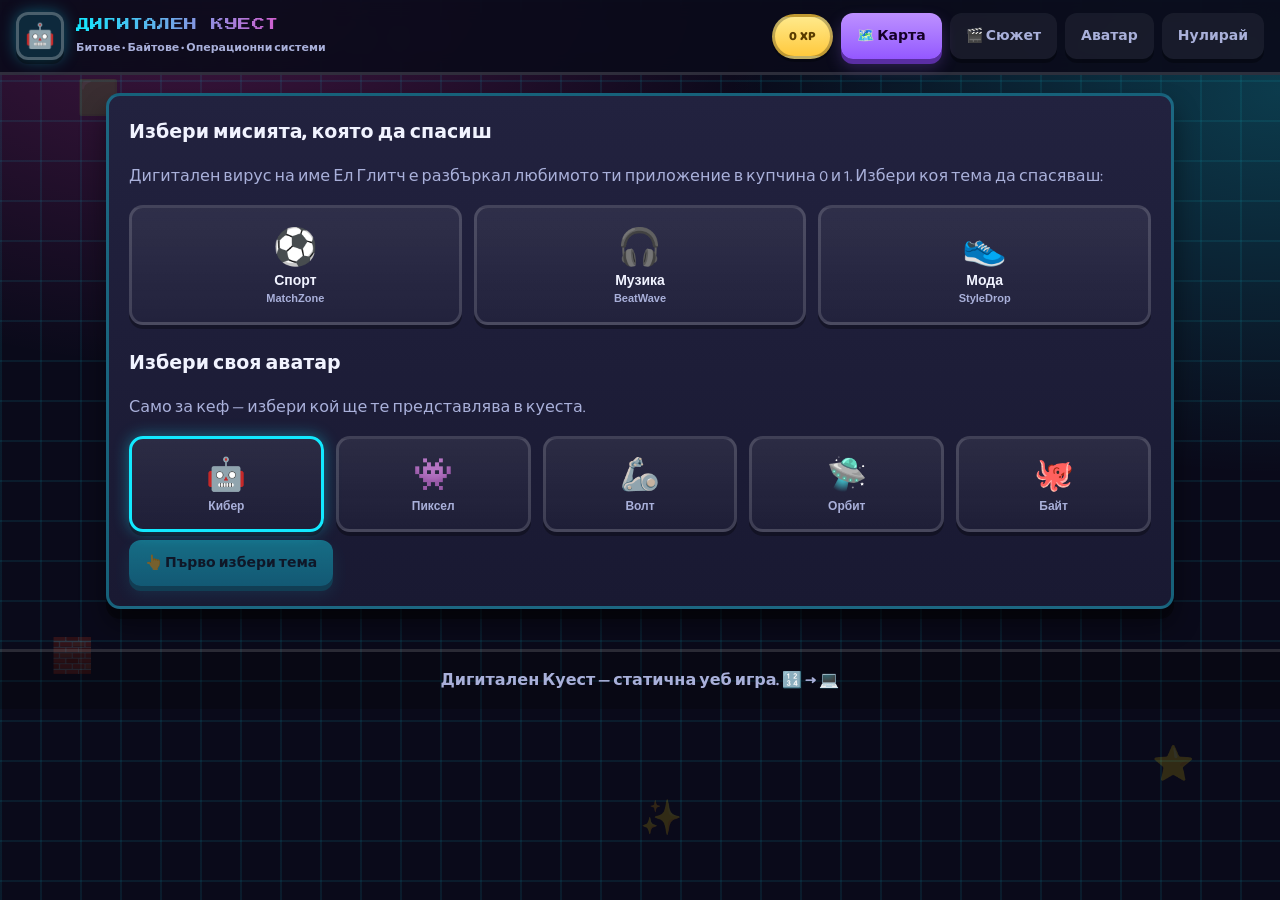
==== commit cf63a124: "Give each theme its own visual identity + graphical story bubbles Addresses feedback that the game l" ====
--- a/binary-os-quest/index.html
+++ b/binary-os-quest/index.html
@@ -52,8 +52,7 @@
     <!-- Story cutscene -->
     <section id="screenStory" class="screen hidden">
       <div class="card glow story-card" id="storyCard">
-        <div class="story-chars" id="storyChars">🤖 👾</div>
-        <div class="story-text" id="storyText"></div>
+        <div id="storyText" class="story-text"></div>
         <div class="action-row">
           <button id="btnStoryContinue" class="btn primary">Продължи ▶</button>
         </div>
@@ -62,6 +61,7 @@
 
     <!-- Map / levels -->
     <section id="screenMap" class="screen">
+      <div id="themeBanner" class="theme-banner"></div>
       <div class="card glow intro-card">
         <h2 id="mapHeading">Добре дошъл/дошла в Дигиталния Куест</h2>
         <p class="muted" id="mapSubtext">Компютрите не разбират български или английски — те "говорят" само с 0 и 1. Мини през два свята, събирай XP и значки, и стани DIGITAL HERO.</p>
--- a/binary-os-quest/styles.css
+++ b/binary-os-quest/styles.css
@@ -1,11 +1,34 @@
 :root{
   --bg:#0a0a1a; --panel:#1b1b34; --text:#f1f3ff; --muted:#a9b0da;
-  --cyan:#12e9ff; --pink:#ff3ec4; --yellow:#ffd93d; --green:#3dffa2; --purple:#a86bff; --orange:#ff9a3d;
+  /* Theme-role accents — redefined per data-theme below. Defaults = neutral "digital hub" look. */
+  --cyan:#12e9ff; --cyan-dk:#0ab8d6; --cyan-shadow:#067486;
+  --pink:#ff3ec4; --pink-dk:#d81fa0;
+  --purple:#a86bff; --purple-dk:#9457ff; --purple-shadow:#5a2ea3;
+  /* Fixed semantic colors — always the same, regardless of theme */
+  --yellow:#ffd93d; --green:#3dffa2; --danger:#ff3b5c;
   --stroke:rgba(255,255,255,.14); --shadow:0 10px 0 rgba(0,0,0,.35), 0 16px 26px rgba(0,0,0,.45);
   --radius:14px;
   --font-display: 'Press Start 2P', 'Baloo 2', system-ui, sans-serif;
   --font-body: 'Baloo 2', 'Segoe UI', system-ui, -apple-system, Roboto, Arial, sans-serif;
 }
+
+/* ---- Theme skins: Спорт / Музика / Мода ---- */
+:root[data-theme="sport"]{
+  --cyan:#ff8a3d; --cyan-dk:#c85a10; --cyan-shadow:#8a3c05;
+  --pink:#ff3b5c; --pink-dk:#c2183a;
+  --purple:#2e8bff; --purple-dk:#1457a8; --purple-shadow:#0c3868;
+}
+:root[data-theme="music"]{
+  --cyan:#c724ff; --cyan-dk:#7c0fb0; --cyan-shadow:#4c0870;
+  --pink:#ff2bd6; --pink-dk:#b0128f;
+  --purple:#12e9ff; --purple-dk:#0b9db3; --purple-shadow:#066374;
+}
+:root[data-theme="fashion"]{
+  --cyan:#ff6fb0; --cyan-dk:#c23575; --cyan-shadow:#821f4c;
+  --pink:#ff2bd6; --pink-dk:#b0128f;
+  --purple:#b56bff; --purple-dk:#7a3ad1; --purple-shadow:#4e1f8f;
+}
+
 *{ box-sizing:border-box; }
 html,body{ height:100%; }
 body{
@@ -13,19 +36,20 @@
   font-family: var(--font-body);
   color:var(--text);
   background:
-    linear-gradient(rgba(18,233,255,.06) 2px, transparent 2px) 0 0/40px 40px,
-    linear-gradient(90deg, rgba(18,233,255,.06) 2px, transparent 2px) 0 0/40px 40px,
-    radial-gradient(1100px 750px at 15% -5%, rgba(255,62,196,.22), transparent 55%),
-    radial-gradient(1000px 700px at 100% 10%, rgba(18,233,255,.20), transparent 55%),
+    linear-gradient(color-mix(in srgb, var(--cyan) 8%, transparent) 2px, transparent 2px) 0 0/40px 40px,
+    linear-gradient(90deg, color-mix(in srgb, var(--cyan) 8%, transparent) 2px, transparent 2px) 0 0/40px 40px,
+    radial-gradient(1100px 750px at 15% -5%, color-mix(in srgb, var(--pink) 24%, transparent), transparent 55%),
+    radial-gradient(1000px 700px at 100% 10%, color-mix(in srgb, var(--cyan) 22%, transparent), transparent 55%),
     var(--bg);
   min-height:100%;
   position:relative;
+  transition: background .4s ease;
 }
 .hidden{ display:none !important; }
 .muted{ color:var(--muted); }
 .small{ font-size:12px; }
 
-/* Floating decorative blocks */
+/* Floating decorative theme icons (populated by JS per theme) */
 .bg-blocks{
   position:fixed; inset:0; z-index:0; overflow:hidden; pointer-events:none;
 }
@@ -104,27 +128,28 @@
   font-family: var(--font-body);
   box-shadow: 0 5px 0 #17172a, 0 8px 16px rgba(0,0,0,.4);
   transform: translateY(0);
-  transition: transform .08s ease, box-shadow .08s ease, filter .1s ease;
+  transition: transform .08s ease, box-shadow .08s ease, filter .1s ease, background .3s ease;
 }
 .btn:hover{ filter:brightness(1.12); }
 .btn:active{ transform: translateY(4px); box-shadow: 0 1px 0 #17172a, 0 2px 6px rgba(0,0,0,.4); }
 .btn.primary{
-  background: linear-gradient(180deg, #17f2ff, #0ab8d6);
-  color:#00323b;
-  box-shadow: 0 5px 0 #067486, 0 8px 16px rgba(18,233,255,.25);
-}
-.btn.primary:active{ box-shadow: 0 1px 0 #067486, 0 2px 6px rgba(18,233,255,.25); }
+  background: linear-gradient(180deg, var(--cyan), var(--cyan-dk));
+  color:#00151a;
+  box-shadow: 0 5px 0 var(--cyan-shadow), 0 8px 16px color-mix(in srgb, var(--cyan) 25%, transparent);
+}
+.btn.primary:active{ box-shadow: 0 1px 0 var(--cyan-shadow), 0 2px 6px color-mix(in srgb, var(--cyan) 25%, transparent); }
 .btn.secondary{
-  background: linear-gradient(180deg, #b98bff, #9457ff);
-  color:#22004a;
-  box-shadow: 0 5px 0 #5a2ea3, 0 8px 16px rgba(168,107,255,.25);
-}
-.btn.secondary:active{ box-shadow: 0 1px 0 #5a2ea3, 0 8px 16px rgba(168,107,255,.15); }
+  background: linear-gradient(180deg, color-mix(in srgb, var(--purple) 75%, white), var(--purple-dk));
+  color:#160029;
+  box-shadow: 0 5px 0 var(--purple-shadow), 0 8px 16px color-mix(in srgb, var(--purple) 25%, transparent);
+}
+.btn.secondary:active{ box-shadow: 0 1px 0 var(--purple-shadow), 0 8px 16px color-mix(in srgb, var(--purple) 15%, transparent); }
 .btn.ghost{
   background: rgba(255,255,255,.06); color: var(--muted);
   box-shadow: 0 4px 0 rgba(0,0,0,.3);
 }
 .btn:disabled{ opacity:.4; cursor:not-allowed; filter:none; transform:none !important; }
+.btn:disabled:hover{ filter:none; }
 
 .app{ padding:18px 16px 40px; max-width:1100px; margin:0 auto; }
 .screen{ display:grid; gap:16px; }
@@ -135,13 +160,31 @@
   box-shadow: var(--shadow);
   padding:20px;
 }
-.card.glow{ border-color: rgba(18,233,255,.35); }
+.card.glow{ border-color: color-mix(in srgb, var(--cyan) 35%, transparent); }
 h2{ margin:2px 0 10px; font-size:19px; font-weight:800; }
 h3{ margin:4px 0 10px; }
 
 .intro-card p{ margin:0; }
 
 .section-gap{ margin-top:24px; }
+
+/* ---- Theme banner (shown on the map, reflects chosen world) ---- */
+.theme-banner{
+  display:flex; align-items:center; gap:14px; flex-wrap:wrap;
+  padding:14px 18px; border-radius:var(--radius);
+  border:3px solid color-mix(in srgb, var(--cyan) 40%, transparent);
+  background: linear-gradient(90deg, color-mix(in srgb, var(--cyan) 16%, transparent), color-mix(in srgb, var(--pink) 12%, transparent));
+  box-shadow: var(--shadow);
+}
+.theme-banner:empty{ display:none; }
+.banner-icons{ display:flex; gap:6px; font-size:26px; }
+.banner-icons span{ animation: bannerPulse 2.4s ease-in-out infinite; }
+.banner-icons span:nth-child(2){ animation-delay:.15s; }
+.banner-icons span:nth-child(3){ animation-delay:.3s; }
+.banner-icons span:nth-child(4){ animation-delay:.45s; }
+.banner-icons span:nth-child(5){ animation-delay:.6s; }
+@keyframes bannerPulse{ 0%,100%{ transform: translateY(0) scale(1); } 50%{ transform: translateY(-4px) scale(1.08); } }
+.banner-label{ font-weight:800; font-size:13px; color: var(--text); }
 
 .theme-grid{
   display:grid; grid-template-columns: repeat(auto-fit, minmax(150px,1fr));
@@ -159,19 +202,46 @@
 .theme-btn .th-emoji{ font-size:36px; }
 .theme-btn .th-name{ font-weight:800; font-size:14px; }
 .theme-btn .th-app{ font-size:11px; color:var(--muted); font-weight:700; }
-.theme-btn.selected{ border-color: var(--pink); box-shadow: 0 4px 0 rgba(0,0,0,.3), 0 0 18px rgba(255,62,196,.45); background: linear-gradient(180deg, rgba(255,62,196,.18), rgba(255,62,196,.04)); }
-.btn:disabled:hover{ filter:none; }
+.theme-btn.sport.selected{ border-color:#ff8a3d; box-shadow: 0 4px 0 rgba(0,0,0,.3), 0 0 18px rgba(255,138,61,.5); background: linear-gradient(180deg, rgba(255,138,61,.2), rgba(255,138,61,.04)); }
+.theme-btn.music.selected{ border-color:#c724ff; box-shadow: 0 4px 0 rgba(0,0,0,.3), 0 0 18px rgba(199,36,255,.5); background: linear-gradient(180deg, rgba(199,36,255,.2), rgba(199,36,255,.04)); }
+.theme-btn.fashion.selected{ border-color:#ff6fb0; box-shadow: 0 4px 0 rgba(0,0,0,.3), 0 0 18px rgba(255,111,176,.5); background: linear-gradient(180deg, rgba(255,111,176,.2), rgba(255,111,176,.04)); }
 
 .mission-bubble{
   margin-top:12px; padding:12px 16px; border-radius:14px;
-  border:3px solid rgba(18,233,255,.35); background: rgba(18,233,255,.08);
+  border:3px solid color-mix(in srgb, var(--cyan) 35%, transparent);
+  background: color-mix(in srgb, var(--cyan) 8%, transparent);
   font-size:13px; line-height:1.6; font-weight:600;
   position:relative;
 }
 
-.story-card{ text-align:center; max-width:640px; margin:0 auto; }
-.story-chars{ font-size:48px; margin-bottom:10px; animation: floatBlock 4s ease-in-out infinite; }
-.story-text{ font-size:15px; line-height:1.8; text-align:left; font-weight:600; }
+.story-card{ max-width:640px; margin:0 auto; }
+.story-alert{
+  padding:14px 16px; margin-bottom:14px; border-radius:14px;
+  border:3px solid var(--danger); background: color-mix(in srgb, var(--danger) 14%, transparent);
+  font-weight:700; font-size:14px; line-height:1.6; text-align:center;
+}
+.story-text{ display:grid; gap:12px; }
+.story-bubble{ display:flex; gap:10px; align-items:flex-start; animation: bubbleIn .3s ease; }
+.story-bubble.villain{ flex-direction:row-reverse; text-align:right; }
+@keyframes bubbleIn{ from{ opacity:0; transform: translateY(8px); } to{ opacity:1; transform:none; } }
+.bubble-avatar{
+  flex:none; width:48px; height:48px; border-radius:50%;
+  display:grid; place-items:center; font-size:26px;
+  border:3px solid var(--stroke); background: rgba(255,255,255,.06);
+  box-shadow: 0 3px 0 rgba(0,0,0,.3);
+}
+.story-bubble.mentor .bubble-avatar{ border-color: color-mix(in srgb, var(--cyan) 55%, transparent); }
+.story-bubble.villain .bubble-avatar{ border-color: color-mix(in srgb, var(--danger) 55%, transparent); }
+.bubble-content{ flex:1; }
+.bubble-name{ font-size:11px; font-weight:800; color: var(--muted); margin-bottom:3px; text-transform:uppercase; letter-spacing:.5px; }
+.story-bubble.villain .bubble-name{ text-align:right; }
+.bubble-text{
+  display:inline-block; padding:12px 16px; border-radius:14px;
+  font-size:14px; line-height:1.6; font-weight:600; text-align:left;
+  border:3px solid var(--stroke); background: rgba(255,255,255,.04);
+}
+.story-bubble.mentor .bubble-text{ border-color: color-mix(in srgb, var(--cyan) 40%, transparent); background: color-mix(in srgb, var(--cyan) 8%, transparent); border-bottom-left-radius:2px; }
+.story-bubble.villain .bubble-text{ border-color: color-mix(in srgb, var(--danger) 40%, transparent); background: color-mix(in srgb, var(--danger) 8%, transparent); border-bottom-right-radius:2px; }
 
 .avatar-grid{
   display:grid; grid-template-columns: repeat(auto-fit, minmax(110px,1fr));
@@ -188,11 +258,11 @@
 .avatar-btn:hover{ transform: translateY(-3px); }
 .avatar-btn .av-emoji{ font-size:32px; }
 .avatar-btn .av-name{ font-size:12px; font-weight:800; color:var(--muted); }
-.avatar-btn.selected{ border-color: var(--cyan); box-shadow: 0 4px 0 rgba(0,0,0,.3), 0 0 16px rgba(18,233,255,.4); }
-.avatar-btn.pink.selected{ border-color: var(--pink); box-shadow: 0 4px 0 rgba(0,0,0,.3), 0 0 16px rgba(255,62,196,.4); }
-.avatar-btn.yellow.selected{ border-color: var(--yellow); box-shadow: 0 4px 0 rgba(0,0,0,.3), 0 0 16px rgba(255,217,61,.4); }
-.avatar-btn.green.selected{ border-color: var(--green); box-shadow: 0 4px 0 rgba(0,0,0,.3), 0 0 16px rgba(61,255,162,.4); }
-.avatar-btn.purple.selected{ border-color: var(--purple); box-shadow: 0 4px 0 rgba(0,0,0,.3), 0 0 16px rgba(168,107,255,.4); }
+.avatar-btn.cyan.selected{ border-color: #12e9ff; box-shadow: 0 4px 0 rgba(0,0,0,.3), 0 0 16px rgba(18,233,255,.4); }
+.avatar-btn.pink.selected{ border-color: #ff3ec4; box-shadow: 0 4px 0 rgba(0,0,0,.3), 0 0 16px rgba(255,62,196,.4); }
+.avatar-btn.yellow.selected{ border-color: #ffd93d; box-shadow: 0 4px 0 rgba(0,0,0,.3), 0 0 16px rgba(255,217,61,.4); }
+.avatar-btn.green.selected{ border-color: #3dffa2; box-shadow: 0 4px 0 rgba(0,0,0,.3), 0 0 16px rgba(61,255,162,.4); }
+.avatar-btn.purple.selected{ border-color: #a86bff; box-shadow: 0 4px 0 rgba(0,0,0,.3), 0 0 16px rgba(168,107,255,.4); }
 
 .world-card{
   border:3px solid var(--stroke); border-radius: var(--radius);
@@ -225,7 +295,7 @@
   box-shadow: 0 4px 0 rgba(0,0,0,.3);
   transition: transform .1s ease, border-color .1s ease;
 }
-.level-tile:hover{ transform: translateY(-4px); border-color: rgba(18,233,255,.45); }
+.level-tile:hover{ transform: translateY(-4px); border-color: color-mix(in srgb, var(--cyan) 45%, transparent); }
 .level-tile:active{ transform: translateY(1px); }
 .level-tile.locked{ opacity:.4; cursor:not-allowed; }
 .level-tile.locked:hover{ transform:none; }
@@ -247,8 +317,8 @@
   border:3px solid var(--stroke); background: rgba(255,255,255,.03);
 }
 .feedback.ok{ border-color: rgba(61,255,162,.55); background: rgba(61,255,162,.10); color: var(--green); }
-.feedback.bad{ border-color: rgba(255,62,196,.55); background: rgba(255,62,196,.10); color: #ff9be9; }
-.feedback.info{ border-color: rgba(18,233,255,.45); background: rgba(18,233,255,.08); }
+.feedback.bad{ border-color: var(--danger); background: color-mix(in srgb, var(--danger) 12%, transparent); color: #ffc2cf; }
+.feedback.info{ border-color: color-mix(in srgb, var(--cyan) 45%, transparent); background: color-mix(in srgb, var(--cyan) 8%, transparent); }
 
 /* Quiz */
 .quiz-list{ display:grid; gap:14px; }
@@ -263,15 +333,40 @@
   transition: transform .08s ease;
 }
 .opt-btn:hover:not(:disabled){ transform: translateY(-2px); background: rgba(255,255,255,.07); }
-.opt-btn.picked{ border-color: var(--cyan); background: rgba(18,233,255,.12); }
+.opt-btn.picked{ border-color: var(--cyan); background: color-mix(in srgb, var(--cyan) 12%, transparent); }
 .opt-btn.correct{ border-color: var(--green); background: rgba(61,255,162,.16); }
-.opt-btn.wrong{ border-color: var(--pink); background: rgba(255,62,196,.16); }
+.opt-btn.wrong{ border-color: var(--danger); background: color-mix(in srgb, var(--danger) 16%, transparent); }
 .opt-btn:disabled{ cursor:default; }
 .q-explain{ margin-top:10px; font-size:12px; color: var(--muted); font-weight:600; }
 
+/* ---- Safe / combination-lock frame (binary builder) ---- */
+.safe-frame{
+  border-radius:16px; padding:18px;
+  background: linear-gradient(160deg, #3a3a48, #1c1c26 60%);
+  border:3px solid #0c0c12;
+  box-shadow: inset 0 0 0 3px rgba(255,255,255,.06), 0 6px 0 rgba(0,0,0,.4), 0 10px 20px rgba(0,0,0,.4);
+  position:relative;
+}
+.safe-frame::before, .safe-frame::after{
+  content:""; position:absolute; width:10px; height:10px; border-radius:50%;
+  background: radial-gradient(circle at 35% 35%, #ddd, #777); top:10px; left:10px;
+  box-shadow: 0 0 0 2px rgba(0,0,0,.4);
+}
+.safe-frame::after{ left:auto; right:10px; }
+.safe-header{
+  text-align:center; font-family: var(--font-display); font-size:11px; letter-spacing:2px;
+  color: var(--yellow); margin-bottom:14px; display:flex; align-items:center; justify-content:center; gap:10px;
+}
+.led-display{
+  margin-top:14px; text-align:center; padding:12px; border-radius:10px;
+  background:#0a1a0e; border:2px solid #1d3a22;
+  color:#3dff6a; font-family:'Consolas',monospace; font-weight:900; font-size:18px;
+  letter-spacing:2px; text-shadow: 0 0 8px rgba(61,255,106,.6);
+}
+
 /* Binary builder */
 .binary-info{ display:flex; justify-content:space-between; align-items:center; flex-wrap:wrap; gap:8px; }
-.target-num{ font-size:16px; font-weight:700; }
+.target-num{ font-size:16px; font-weight:700; color:#fff; }
 .progress-dots{ display:flex; gap:6px; }
 .dot{ width:12px; height:12px; border-radius:4px; background: rgba(255,255,255,.15); border:2px solid rgba(0,0,0,.2); }
 .dot.active{ background: var(--cyan); box-shadow:0 0 8px var(--cyan); }
@@ -279,15 +374,15 @@
 .switches{ display:flex; gap:8px; flex-wrap:wrap; justify-content:center; }
 .switch-btn{
   width:58px; height:78px; border-radius:12px; cursor:pointer;
-  border:3px solid var(--stroke); background: rgba(255,255,255,.03); color:var(--muted);
+  border:3px solid rgba(255,255,255,.15); background: rgba(0,0,0,.25); color:var(--muted);
   display:flex; flex-direction:column; align-items:center; justify-content:center; gap:6px;
   font-family: 'Consolas', monospace; font-weight:900;
-  box-shadow: 0 4px 0 rgba(0,0,0,.3);
+  box-shadow: 0 4px 0 rgba(0,0,0,.4);
   transition: transform .08s ease;
 }
 .switch-btn:hover{ transform: translateY(-2px); }
 .switch-btn:active{ transform: translateY(2px); }
-.switch-btn.on{ border-color: var(--cyan); background: rgba(18,233,255,.16); color: var(--cyan); box-shadow: 0 4px 0 rgba(0,0,0,.3), 0 0 14px rgba(18,233,255,.35); }
+.switch-btn.on{ border-color: var(--cyan); background: color-mix(in srgb, var(--cyan) 22%, transparent); color: var(--cyan); box-shadow: 0 4px 0 rgba(0,0,0,.4), 0 0 14px color-mix(in srgb, var(--cyan) 45%, transparent); }
 .sw-val{ font-size:12px; }
 .sw-state{ font-size:22px; }
 .binary-sum{ text-align:center; font-size:17px; font-family:'Consolas',monospace; font-weight:900; }
@@ -318,7 +413,7 @@
   border:3px dashed rgba(255,255,255,.22); border-radius:12px; padding:11px;
   background: rgba(255,255,255,.02); cursor:pointer;
 }
-.match-slot.filled{ border-style:solid; border-color: rgba(18,233,255,.45); background: rgba(18,233,255,.08); }
+.match-slot.filled{ border-style:solid; border-color: color-mix(in srgb, var(--cyan) 45%, transparent); background: color-mix(in srgb, var(--cyan) 8%, transparent); }
 .slot-left{ font-size:13px; color: var(--muted); font-family:'Consolas',monospace; font-weight:700; }
 .slot-right{ font-weight:800; margin-top:4px; }
 .match-token{
@@ -327,7 +422,7 @@
   box-shadow: 0 3px 0 rgba(0,0,0,.25);
 }
 .match-token:hover{ background: rgba(255,255,255,.09); }
-.match-token.selected{ border-color: var(--pink); background: rgba(255,62,196,.16); box-shadow: 0 3px 0 rgba(0,0,0,.25), 0 0 12px rgba(255,62,196,.35); }
+.match-token.selected{ border-color: var(--pink); background: color-mix(in srgb, var(--pink) 16%, transparent); box-shadow: 0 3px 0 rgba(0,0,0,.25), 0 0 12px color-mix(in srgb, var(--pink) 35%, transparent); }
 .match-token.used{ opacity:.25; cursor:default; box-shadow:none; }
 
 /* Sort2 */
@@ -338,7 +433,7 @@
   box-shadow: 0 3px 0 rgba(0,0,0,.25);
 }
 .sort2-chip:hover{ background: rgba(255,255,255,.11); }
-.sort2-chip.selected{ border-color: var(--pink); background: rgba(255,62,196,.18); box-shadow: 0 3px 0 rgba(0,0,0,.25), 0 0 10px rgba(255,62,196,.35); }
+.sort2-chip.selected{ border-color: var(--pink); background: color-mix(in srgb, var(--pink) 18%, transparent); box-shadow: 0 3px 0 rgba(0,0,0,.25), 0 0 10px color-mix(in srgb, var(--pink) 35%, transparent); }
 .sort2-chip.placed{ cursor:default; }
 .sort2-boxes{ display:grid; grid-template-columns: 1fr 1fr; gap:12px; margin-top:14px; }
 @media (max-width:640px){ .sort2-boxes{ grid-template-columns: 1fr; } }
